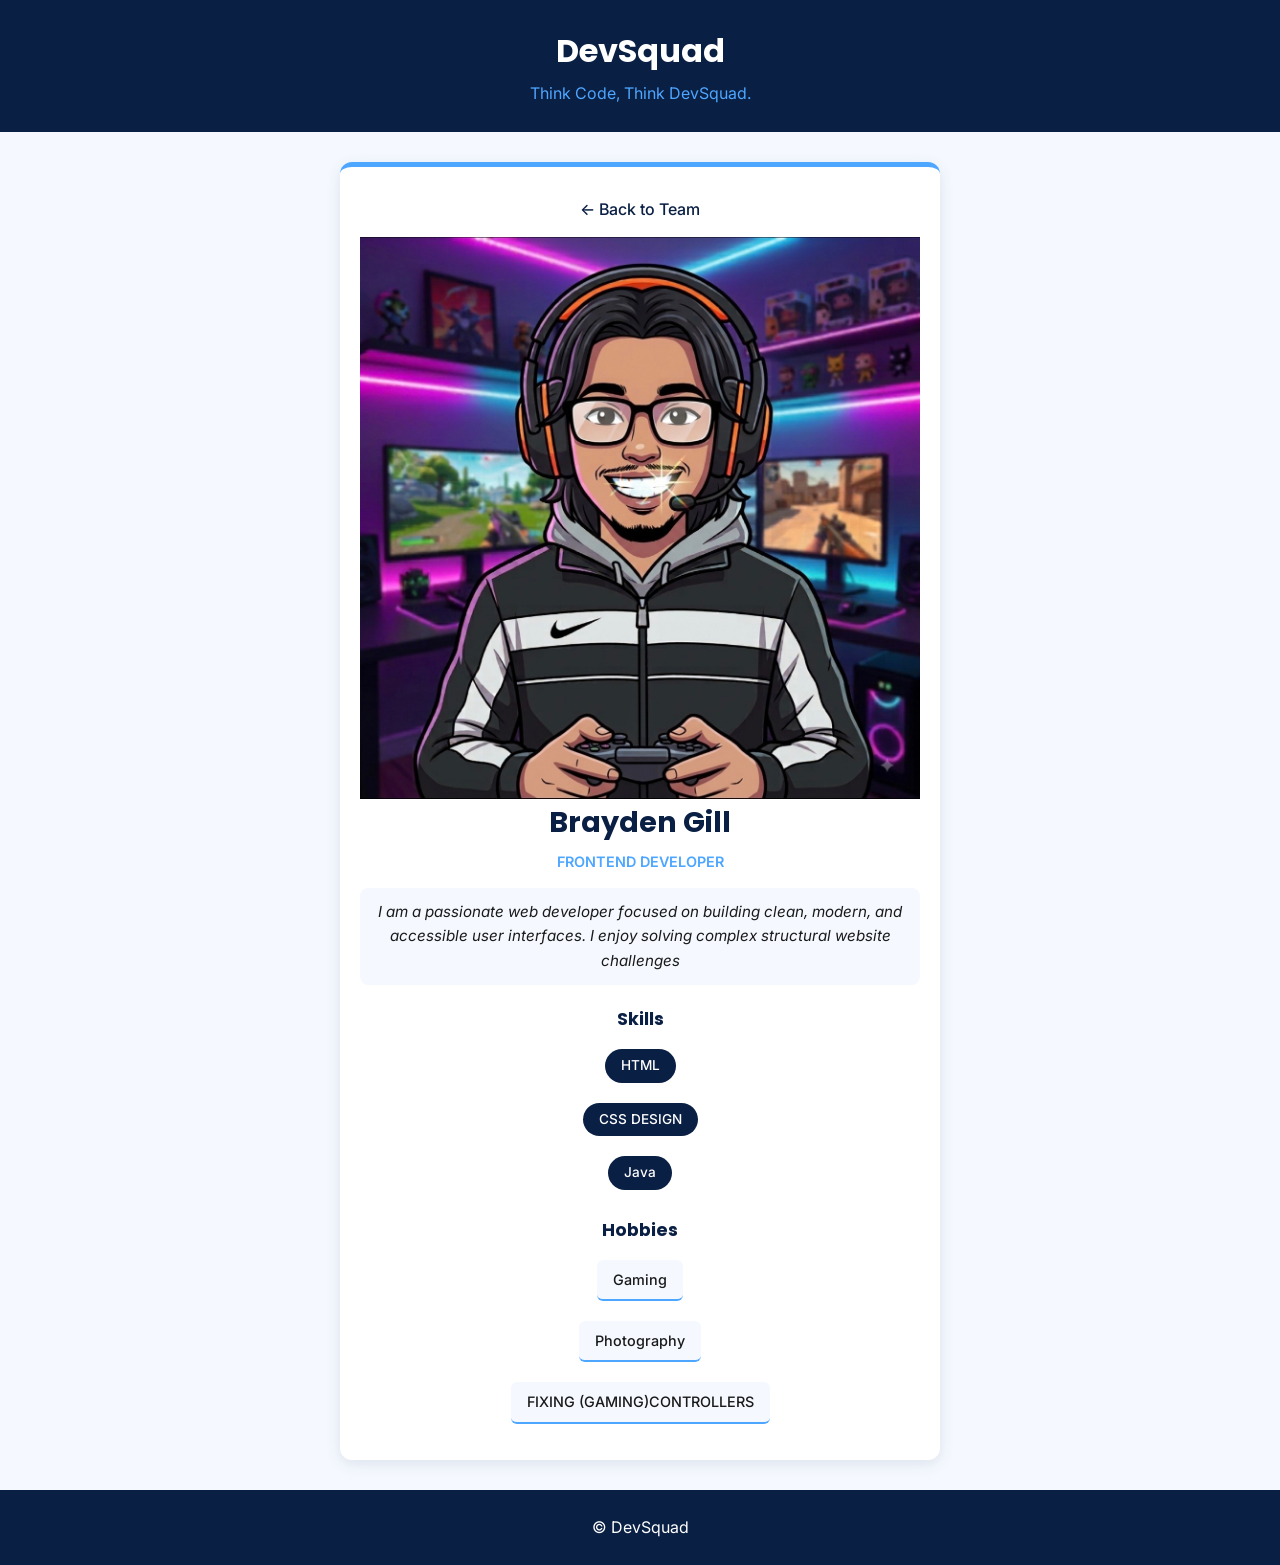
==== members/member2.html @ 05444c09 "done with my html and css html 2 ,css style 2 and png is done we just need to add it together," ====
<!DOCTYPE html>
<html lang="en">

<head>
    <meta charset="UTF-8">
    <meta name="viewport" content="width=device-width, initial-scale=1.0">
    <title>Member Profile | DevSquad</title>

    <link rel="preconnect" href="https://fonts.googleapis.com">
    <link href="https://fonts.googleapis.com/css2?family=Poppins:wght@600;700&family=Inter:wght@400;500&display=swap"
        rel="stylesheet">
    <link rel="stylesheet" href="../css/style.css">
    <link rel="stylesheet" href="../css/style2.css">
</head>

<body>

    
    <header class="site-header">
        <div class="container">
            <h1 class="header-title">DevSquad</h1>
            <p class="header-slogan">Think Code, Think DevSquad.</p>
        </div>
    </header>


    <main class="member-page">
        <a href="../index.html" class="back-link">&larr; Back to Team</a>

        <img class="card-photo" src="../members/Brayden.png" alt="Photo of Member Two">

        <h2 class="member-name">Brayden Gill</h2>
        <p class="card-role">Frontend Developer</p>

        <p class="member-bio">
            I am a passionate web developer focused on building clean, modern, and accessible user interfaces. I enjoy solving complex structural website challenges</p>

        <h3 class="section-title">Skills</h3>
        <ul class="skills-list">
            <li>HTML</li>
            <li>CSS DESIGN </li>
            <li>Java</li>
        </ul>

        <h3 class="section-title">Hobbies</h3>
        <ul class="hobbies-list">
            <li>Gaming</li>
            <li>Photography</li>
            <li>FIXING (GAMING)CONTROLLERS</li>
        </ul>
    </main>

    
    <footer class="site-footer">
        <p>&copy; DevSquad</p>
    </footer>

</body>

</html>
---- css/style.css ----
/* Colours */
:root {
    --primary: #4da6ff;
    --secondary: #0a1f44;
    --light-bg: #f5f9ff;
    --white: #ffffff;
    --text-dark: #1a1a1a;
}

* {
    box-sizing: border-box;
    margin: 0;
    padding: 0;
}

body {
    font-family: 'Inter', sans-serif;
    color: var(--text-dark);
    background-color: var(--light-bg);
    line-height: 1.5;
}

h1, h2, h3 {
    font-family: 'Poppins', sans-serif;
}

.container {
    max-width: 1000px;
    margin: 0 auto;
    padding: 0 20px;
}

/* Header  */
.site-header {
    background-color: var(--secondary);
    color: var(--white);
    text-align: center;
    padding: 30px 20px;
}

.header-title {
    font-size: 2rem;
}

.header-slogan {
    color: var(--primary);
    margin-top: 5px;
}

/* Intro Section  */
.intro {
    text-align: center;
    padding: 30px 20px;
}

.intro-heading {
    color: var(--secondary);
    margin-bottom: 10px;
}

.intro-text {
    max-width: 600px;
    margin: 0 auto;
}

/* Card Grid */
.card-grid {
    display: flex;
    flex-direction: column;
    gap: 20px;
    padding: 20px;
    max-width: 1000px;
    margin: 0 auto;
}

.card {
    background-color: var(--white);
    border-radius: 10px;
    overflow: hidden;
    text-decoration: none;
    color: var(--text-dark);
    box-shadow: 0 2px 8px rgba(0, 0, 0, 0.1);
    transition: transform 0.2s ease;
}

.card:hover {
    transform: translateY(-5px);
}

.card-photo {
    width: 100%;
    display: block;
}

.card-body {
    padding: 15px;
    text-align: center;
}

.card-name {
    color: var(--secondary);
}

.card-role {
    color: #555;
    margin: 5px 0;
}

.card-cta {
    display: inline-block;
    margin-top: 10px;
    color: var(--white);
    background-color: var(--primary);
    padding: 8px 16px;
    border-radius: 5px;
    font-weight: 500;
}

/* Cards in a row on larger screens */
@media (min-width: 700px) {
    .card-grid {
        flex-direction: row;
    }

    .card {
        flex: 1;
    }
}

/* Member Page */
.member-page {
    max-width: 600px;
    margin: 0 auto;
    padding: 30px 20px;
    text-align: center;
}

.back-link {
    display: inline-block;
    margin-bottom: 20px;
    color: var(--secondary);
}

.member-photo {
    width: 200px;
    height: 200px;
    object-fit: cover;
    border-radius: 50%;
    margin-bottom: 15px;
}

.member-name {
    color: var(--secondary);
}

.member-bio {
    margin: 15px 0;
}

.section-title {
    color: var(--primary);
    margin-top: 20px;
    margin-bottom: 8px;
}

.skills-list,
.hobbies-list {
    list-style: none;
    padding: 0;
}

.skills-list li,
.hobbies-list li {
    background-color: var(--white);
    margin: 6px 0;
    padding: 8px;
    border-radius: 5px;
}

/* Footer */
.site-footer {
    text-align: center;
    padding: 20px;
    background-color: var(--secondary);
    color: var(--white);
}
---- css/style2.css ----
:root {
    --primary: #4da6ff;
    --secondary: #0a1f44;
    --light-bg: #f5f9ff;
    --white: #ffffff;
    --text-dark: #1a1a1a;
}


* { box-sizing: border-box; margin: 0; padding: 0; }
body { font-family: 'Inter', sans-serif; color: var(--text-dark); background-color: var(--light-bg); line-height: 1.6; }
h1, h2, h3 { font-family: 'Poppins', sans-serif; }


.site-header, .site-footer { background-color: var(--secondary); color: var(--white); text-align: center; padding: 25px 20px; }
.header-title { font-size: 2rem; }
.header-slogan { color: var(--primary); margin-top: 5px; }

.member-page {
    max-width: 600px;
    margin: 30px auto;
    padding: 30px 20px;
    background-color: var(--white);
    border-radius: 12px;
    border-top: 5px solid var(--primary);
    box-shadow: 0 4px 15px rgba(10, 31, 68, 0.1);
    text-align: center;
}

.back-link { display: inline-block; margin-bottom: 15px; color: var(--secondary); font-weight: 500; text-decoration: none; }
.member-photo { width: 180px; height: 180px; object-fit: cover; border-radius: 50%; margin: 0 auto 15px; border: 4px solid var(--primary); display: block; }
.member-name { color: var(--secondary); font-size: 1.8rem; }
.card-role { color: var(--primary); font-weight: 600; text-transform: uppercase; font-size: 0.9rem; }
.member-bio { margin: 15px 0; padding: 12px; background-color: var(--light-bg); border-radius: 8px; font-style: italic; font-size: 0.95rem; }


.section-title {
    color: var(--secondary);
    font-size: 1.1rem;
    margin: 20px 0 10px;
    text-align: center;
}


.skills-list, .hobbies-list {
    list-style: none;
    padding: 0;
    display: flex;
    flex-direction: column;
    align-items: center;
    gap: 8px;
}

.skills-list li {
    background-color: var(--secondary);
    color: var(--white);
    padding: 6px 16px;
    border-radius: 20px;
    font-size: 0.85rem;
    font-weight: 500;
    width: fit-content;
}

.hobbies-list li {
    background-color: var(--light-bg);
    border-bottom: 2px solid var(--primary);
    padding: 8px 16px;
    border-radius: 6px;
    font-size: 0.9rem;
    font-weight: 500;
    width: fit-content;
}
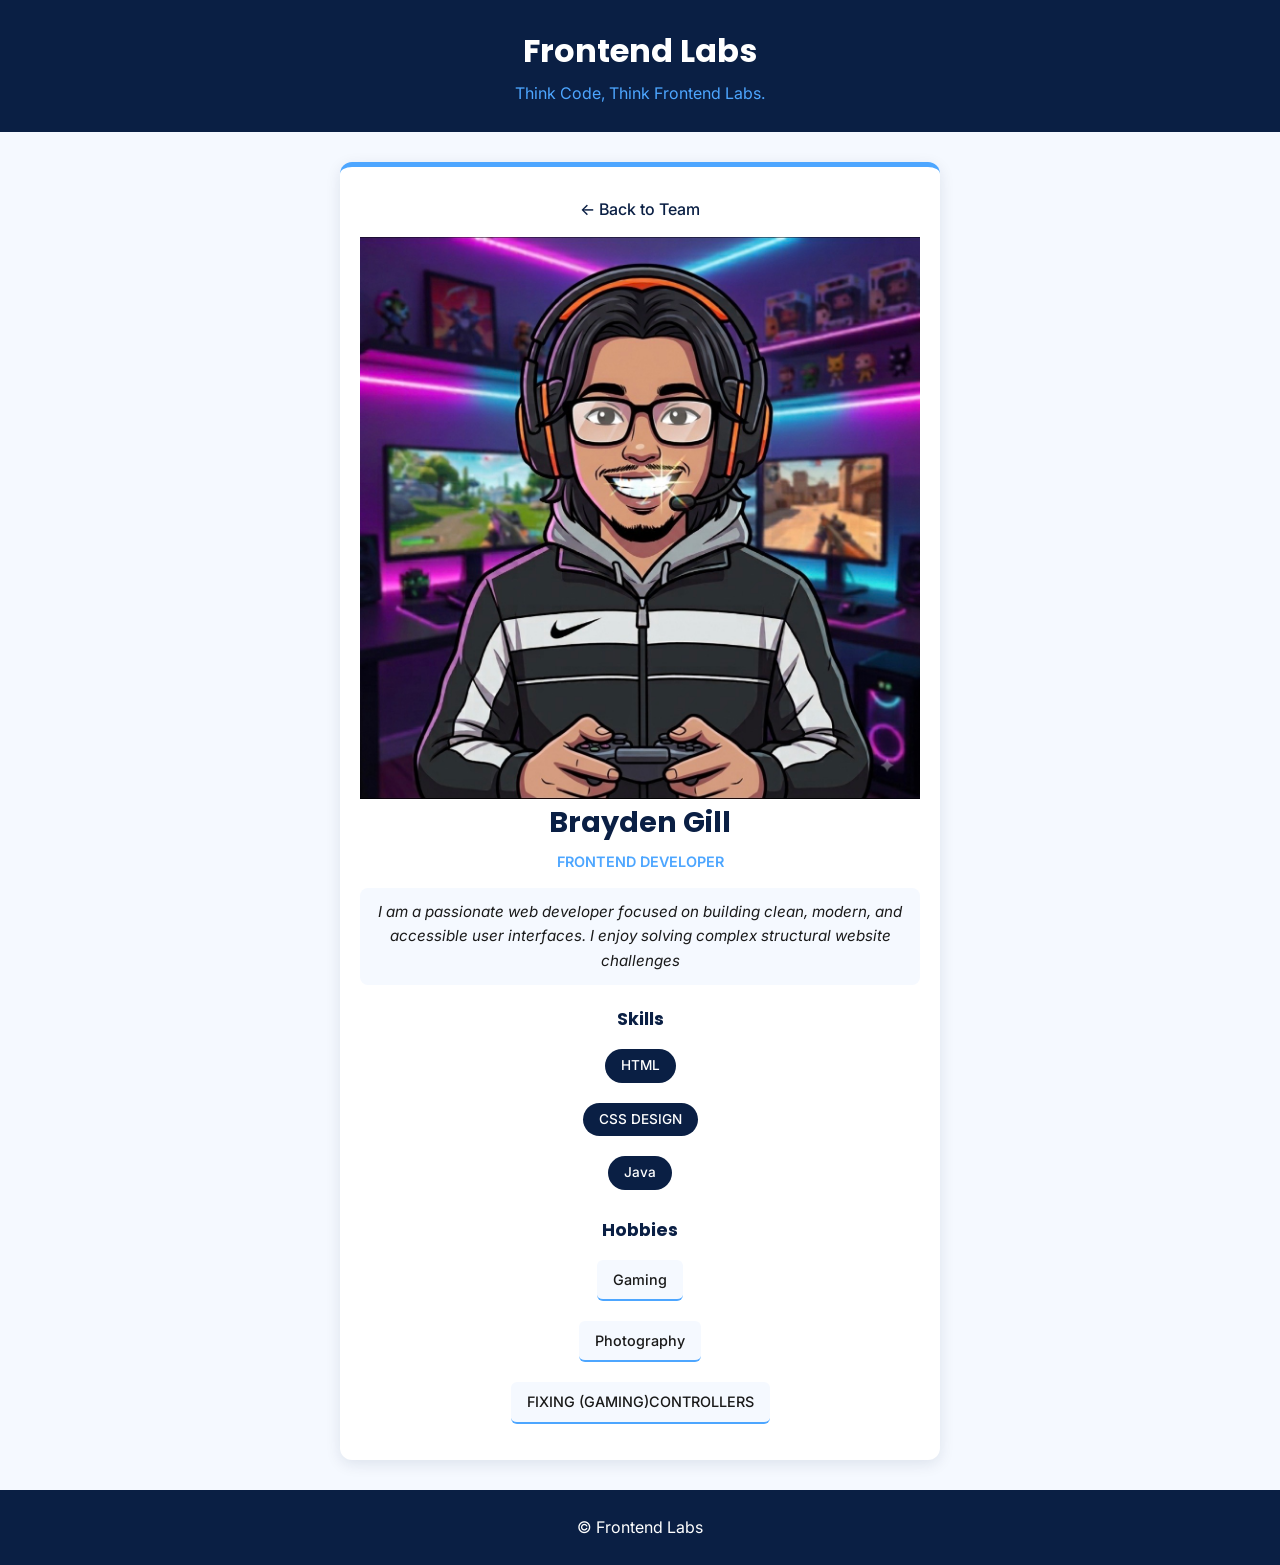
==== commit 0aefac71: "Update branding and add member images" ====
--- a/members/member2.html
+++ b/members/member2.html
@@ -4,7 +4,7 @@
 <head>
     <meta charset="UTF-8">
     <meta name="viewport" content="width=device-width, initial-scale=1.0">
-    <title>Member Profile | DevSquad</title>
+    <title>Member Profile | Frontend Labs</title>
 
     <link rel="preconnect" href="https://fonts.googleapis.com">
     <link href="https://fonts.googleapis.com/css2?family=Poppins:wght@600;700&family=Inter:wght@400;500&display=swap"
@@ -18,8 +18,8 @@
     
     <header class="site-header">
         <div class="container">
-            <h1 class="header-title">DevSquad</h1>
-            <p class="header-slogan">Think Code, Think DevSquad.</p>
+            <h1 class="header-title">Frontend Labs</h1>
+            <p class="header-slogan">Think Code, Think Frontend Labs.</p>
         </div>
     </header>
 
@@ -27,7 +27,7 @@
     <main class="member-page">
         <a href="../index.html" class="back-link">&larr; Back to Team</a>
 
-        <img class="card-photo" src="../members/Brayden.png" alt="Photo of Member Two">
+        <img class="card-photo" src="../images/Brayden.png" alt="Photo of Member Two">
 
         <h2 class="member-name">Brayden Gill</h2>
         <p class="card-role">Frontend Developer</p>
@@ -52,7 +52,7 @@
 
     
     <footer class="site-footer">
-        <p>&copy; DevSquad</p>
+        <p>&copy; Frontend Labs</p>
     </footer>
 
 </body>
